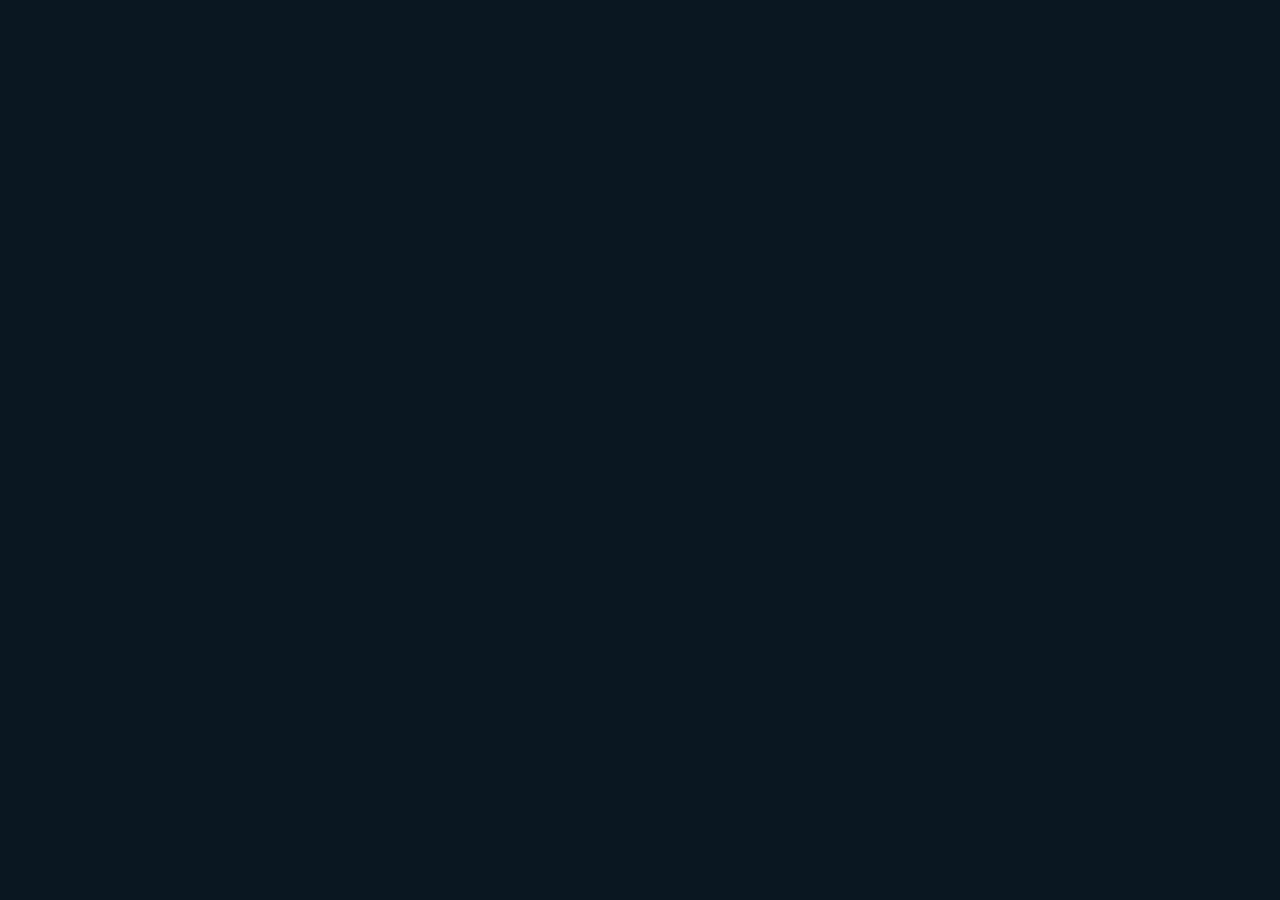
==== index.html @ 70602161 "create an index file" ====
<!DOCTYPE html>
<html lang="en">
<head>
  <meta charset="UTF-8">
  <title>Meine Reisedaten</title>
  <script src="https://d3js.org/d3.v7.min.js"></script>
  <style>
  body {
    margin: 0;
    background-color: #0A1721;
  }
  </style>
</head>
<body>
  <svg width="1425" height="805"></svg>
  <div id="tooltip" style=
  "position: absolute;
  text-align: left;
  width: auto;
  background: white;
  padding: 8px;
  border: 1px solid #aaa;
  border-radius: 4px;
  pointer-events: none;
  opacity: 0;
  font-family: sans-serif;
  font-size: 13px;">
  </div>
  <script src="script_csv.js?v=2"></script>
</body>
</html>
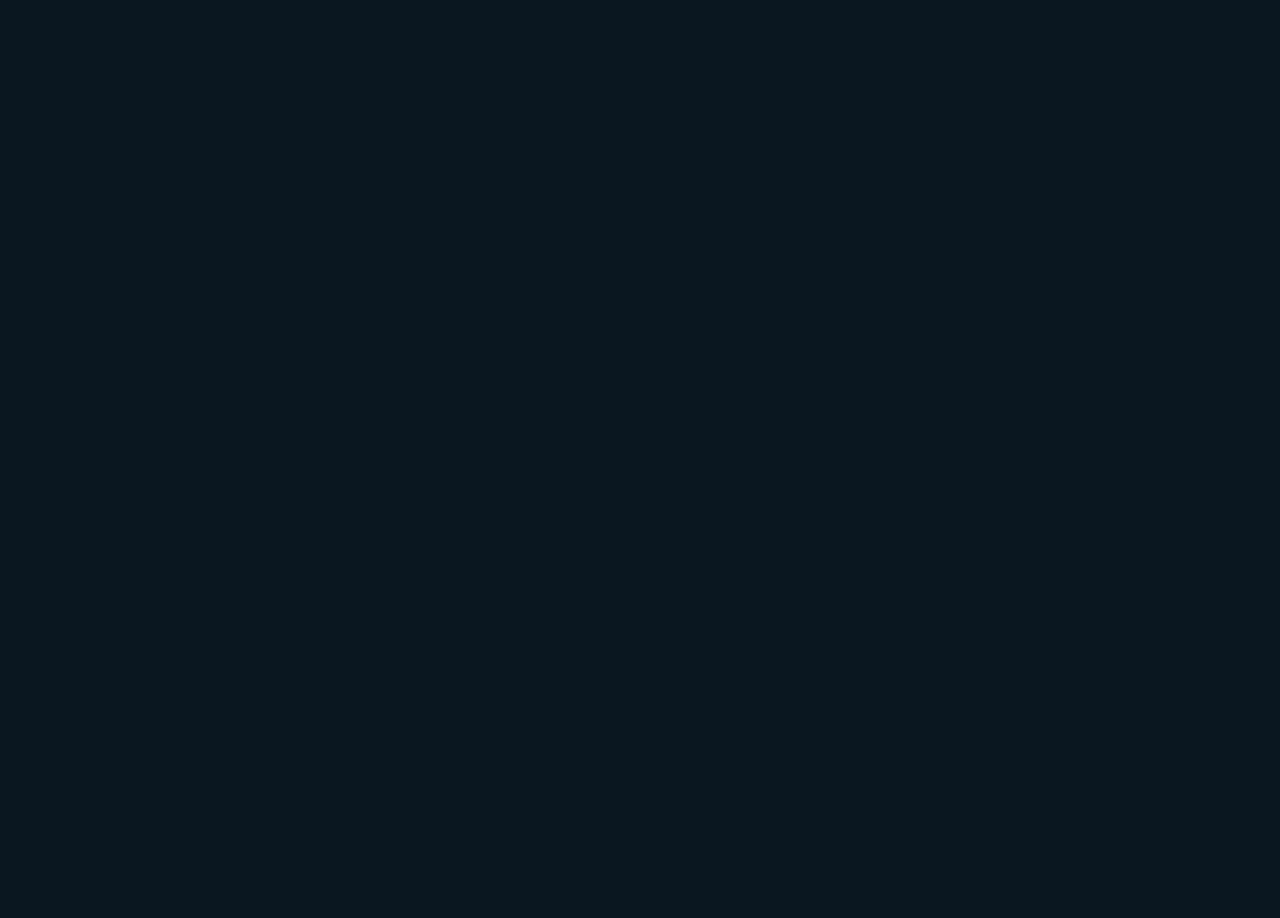
==== commit e8b148ed: "Bildschirmgrösse Bildschirmgrössenabhängiges Anzeigen der Webseite und neues Laden bei einem Resize " ====
--- a/index.html
+++ b/index.html
@@ -5,14 +5,22 @@
   <title>Meine Reisedaten</title>
   <script src="https://d3js.org/d3.v7.min.js"></script>
   <style>
-  body {
+  html, body {
     margin: 0;
+    padding: 0;
+    height: 100%;
     background-color: #0A1721;
+    overflow: hidden; /* verhindert Scrollen */
+  }
+  svg {
+    width: 100%;
+    height: 100%;
+    display: block;
   }
   </style>
 </head>
 <body>
-  <svg width="1425" height="805"></svg>
+  <svg id="map"></svg>
   <div id="tooltip" style=
   "position: absolute;
   text-align: left;
@@ -26,6 +34,6 @@
   font-family: sans-serif;
   font-size: 13px;">
   </div>
-  <script src="script_csv.js?v=2"></script>
+  <script src="script_csv.js"></script>
 </body>
 </html>
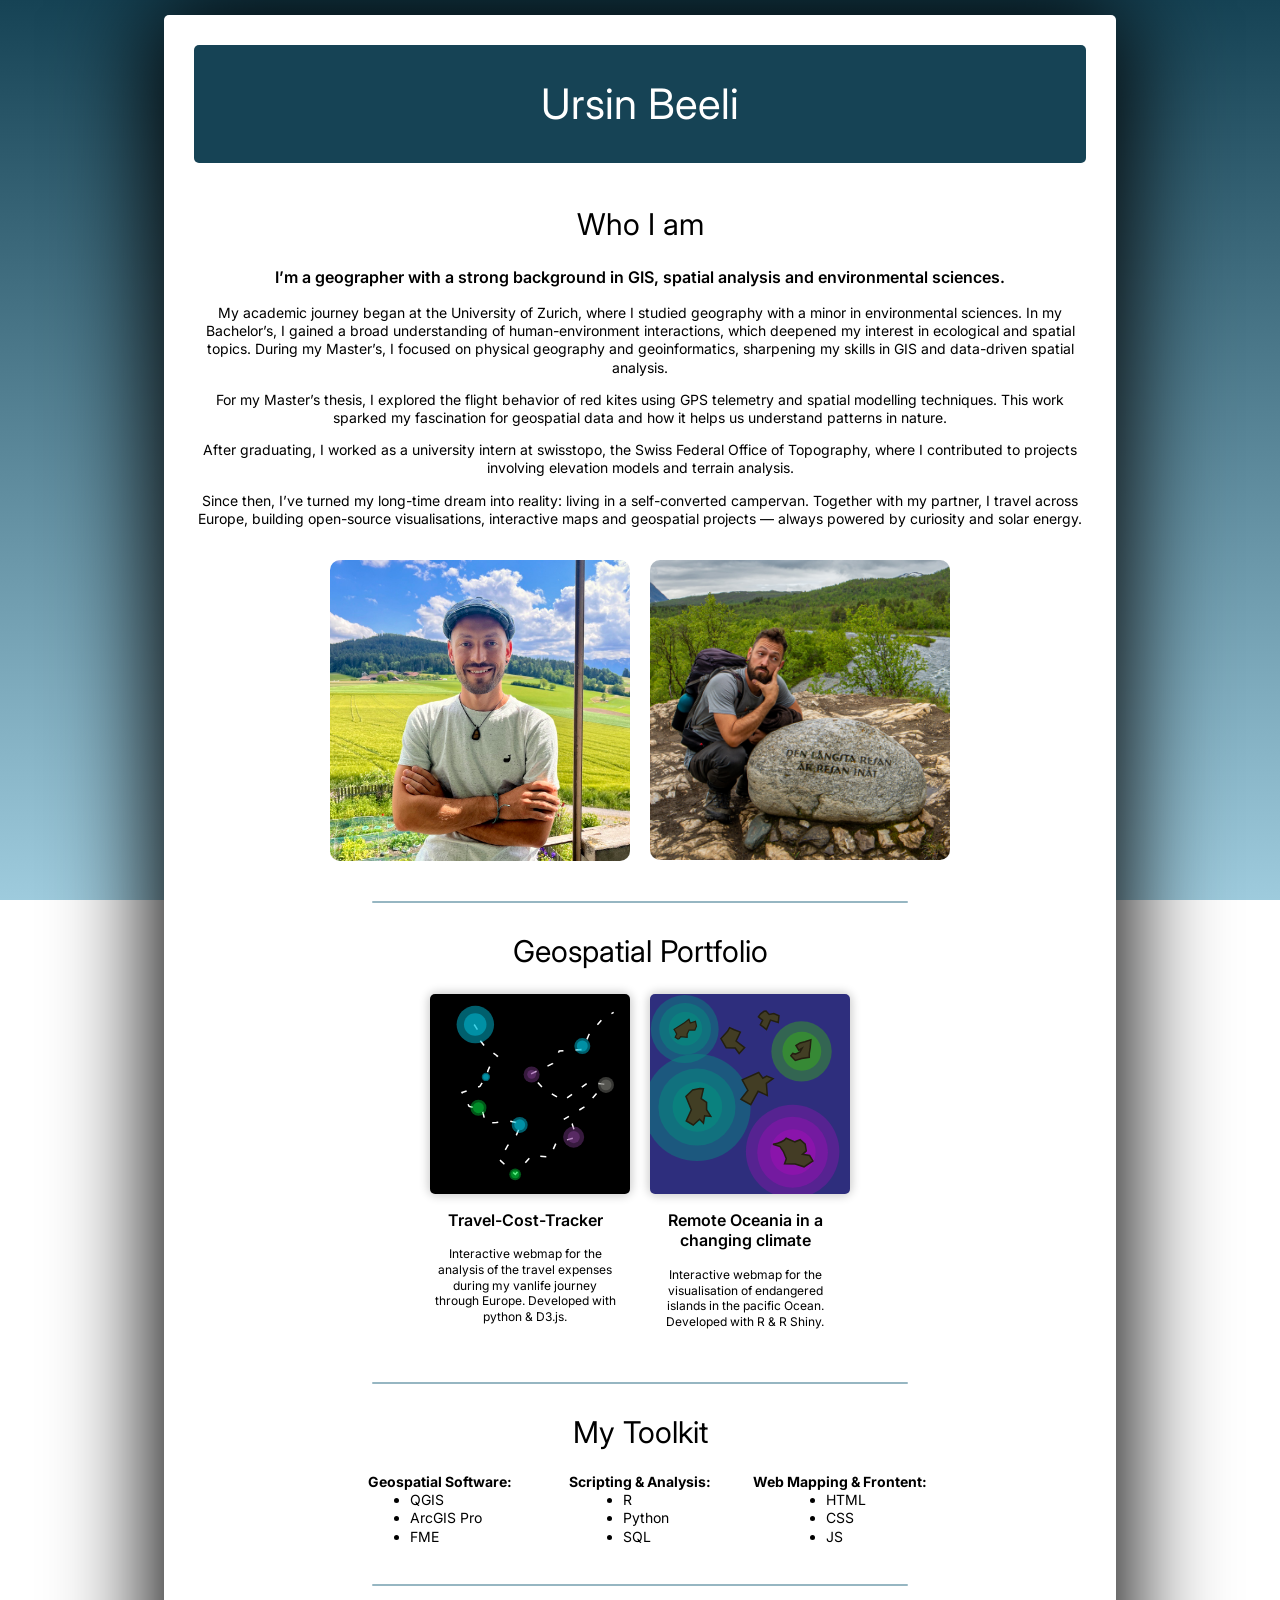
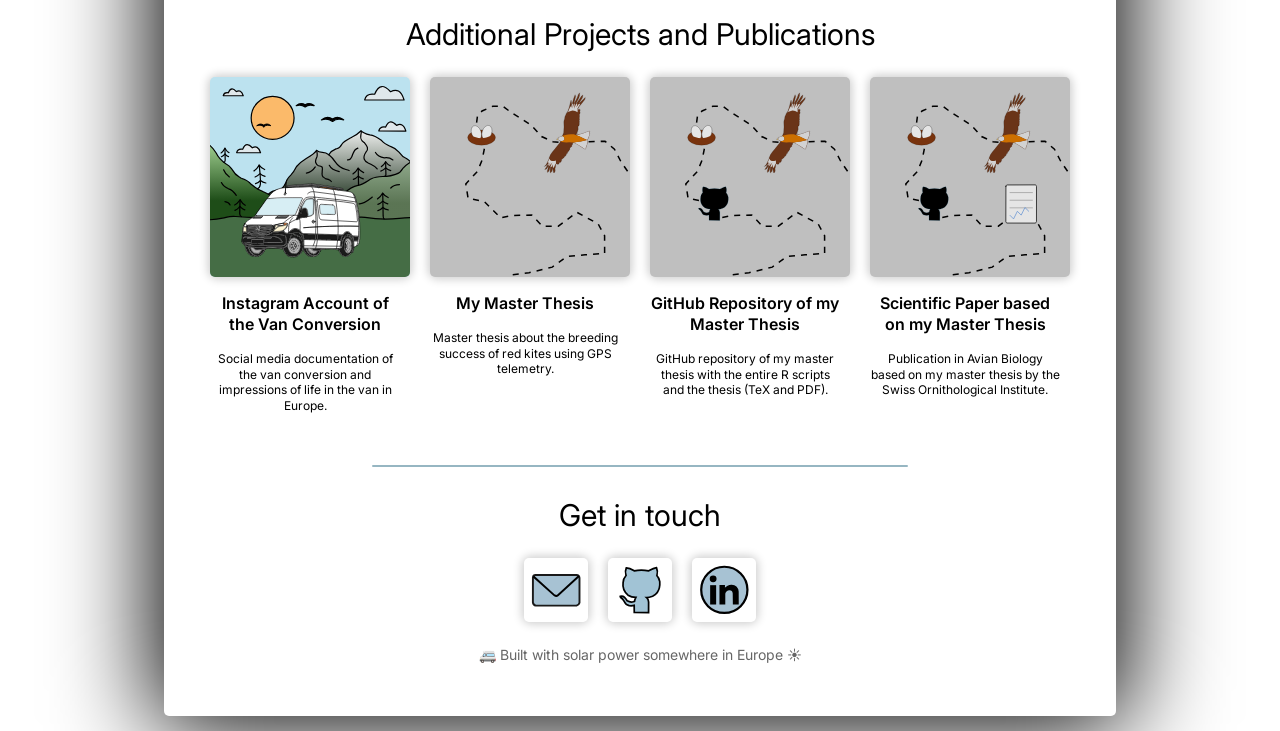
==== commit 2bce2c16: "Portfolio Page Launch Total new structure of GIS-Portfolio-Page" ====
--- a/index.html
+++ b/index.html
@@ -2,38 +2,209 @@
 <html lang="en">
 <head>
   <meta charset="UTF-8">
-  <title>Meine Reisedaten</title>
-  <script src="https://d3js.org/d3.v7.min.js"></script>
-  <style>
-  html, body {
-    margin: 0;
-    padding: 0;
-    height: 100%;
-    background-color: #0A1721;
-    overflow: hidden; /* verhindert Scrollen */
-  }
-  svg {
-    width: 100%;
-    height: 100%;
-    display: block;
-  }
-  </style>
+  <meta name="author" content="Ursin Beeli">
+  <meta name="description" content="Portfolio">
+  <meta name="viewport" content="width=device-width, initial-scale=1.0">
+  <meta http-equiv="X-UA-Compatible" content="ie=edge">
+  <title>Ursin Beeli – Portfolio</title>
+  <link rel="stylesheet" href="css/main.css" type="text/css">
+  <link href="https://fonts.googleapis.com/css2?family=Inter:wght@400;600;700&display=swap" rel="stylesheet">
 </head>
+
 <body>
-  <svg id="map"></svg>
-  <div id="tooltip" style=
-  "position: absolute;
-  text-align: left;
-  width: auto;
-  background: white;
-  padding: 8px;
-  border: 1px solid #aaa;
-  border-radius: 4px;
-  pointer-events: none;
-  opacity: 0;
-  font-family: sans-serif;
-  font-size: 13px;">
+  <div id="page_bg"></div>
+  <div id="content">
+    <header>
+      <a href="../index.html" class="link-header" style="text-decoration:none">
+        <h1>Ursin Beeli</h1>
+      </a>
+    </header>
+
+    <section>
+      <br>
+      <h2>Who I am</h2>
+      <h3>I’m a geographer with a strong background in GIS, spatial analysis and environmental sciences.</h3>
+      <p>My academic journey began at the University of Zurich, where I studied geography with a minor in environmental sciences. In my Bachelor’s, I gained a broad understanding of human-environment interactions, which deepened my interest in ecological and spatial topics. During my Master’s, I focused on physical geography and geoinformatics, sharpening my skills in GIS and data-driven spatial analysis.</p>
+      <p>For my Master’s thesis, I explored the flight behavior of red kites using GPS telemetry and spatial modelling techniques. This work sparked my fascination for geospatial data and how it helps us understand patterns in nature.</p>
+      <p>After graduating, I worked as a university intern at swisstopo, the Swiss Federal Office of Topography, where I contributed to projects involving elevation models and terrain analysis.</p>
+      <p>Since then, I’ve turned my long-time dream into reality: living in a self-converted campervan. Together with my partner, I travel across Europe, building open-source visualisations, interactive maps and geospatial projects — always powered by curiosity and solar energy.</p>
+      <p></p>
+      <br>
+      <ul class="grid-list">
+        <li id=photo-1 class="grid-item">
+          <a><img src="photos/ursin.jpeg" alt="Ursin Beeli" class="photo"></a>
+        </li>
+        <li id=photo-2 class="grid-item">
+          <a><img src="photos/ursin2.jpg" alt="Van" class="photo"></a>
+        </li>
+      </ul>
+    </section>
+
+    <div class="inter-section-line"></div>
+    
+    <section>
+      <h2>Geospatial Portfolio</h2>
+      <ul class="grid-list">
+        <li id=gis-project-1 class="grid-item">
+          <a href="travelCostTracker/index.html" class="link-project" target="_blank">
+            <div class="gis-project">
+              <img src="photos/travelcosts.svg" alt="TravelCosts" class="project-image">
+            </div>
+          </a>
+          <div class="gis-project-label">
+            <h3>Travel-Cost-Tracker</h3>
+            <p>Interactive webmap for the analysis of the travel expenses during my vanlife journey through Europe. Developed with python & D3.js.</p>
+          </div>
+        </li>
+        <li id=gis-project-2 class="grid-item">
+          <a href="remoteOceania/index.html" class="link-project">
+            <div class="gis-project">
+              <img src="photos/remoteoceania.svg" alt="TravelCosts" class="project-image">
+            </div>
+          </a>
+          <div class="gis-project-label">
+            <h3>Remote Oceania in a changing climate</h3>
+            <p>Interactive webmap for the visualisation of endangered islands in the pacific Ocean. Developed with R & R Shiny.</p>
+          </div>
+        </li>
+        <!-- THIRD PROJECT!!!
+        <li id=gis-project-3 class="grid-item">
+          <a href="meteoMap/index.html" class="link-project" target="_blank">
+            <div class="gis-project">
+              <img src="photos/meteomap.svg" alt="TravelCosts" class="project-image">
+            </div>
+          </a>
+          <div class="gis-project-label">
+            <h3>Meteo Map</h3>
+            <p>Live weather data from Open Meteo API on Leaflet. Minimal & open source.</p>
+          </div>
+        </li>
+        -->
+      </ul>
+    </section>
+
+    <div class="inter-section-line"></div>
+
+    <section>
+      <h2>My Toolkit</h2>
+      <ul class="grid-list">
+        <li id=skill-1 class="grid-item">
+          <div class="skill">
+            <div><strong>Geospatial Software:</strong></div>
+            <ul class="skill-list">
+              <li class="skill-item">QGIS</li>
+              <li class="skill-item">ArcGIS Pro</li>
+              <li class="skill-item">FME</li>
+            </ul>
+          </div>
+        </li>
+        <li id=skill-2 class="grid-item">
+          <div class="skill">
+            <div><strong>Scripting & Analysis:</strong></div>
+            <ul class="skill-list">
+              <li class="skill-item">R</li>
+              <li class="skill-item">Python</li>
+              <li class="skill-item">SQL</li>
+            </ul>
+          </div>
+        </li>
+        <li id=skill-3 class="grid-item">
+          <div class="skill">
+            <div><strong>Web Mapping & Frontent:</strong></div>
+            <ul class="skill-list">
+              <li class="skill-item">HTML</li>
+              <li class="skill-item">CSS</li>
+              <li class="skill-item">JS</li>
+            </ul>
+          </div>
+        </li>
+      </ul>
+    </section>
+
+    <div class="inter-section-line"></div>
+
+    <section>
+    <h2>Additional Projects and Publications</h2>
+    <ul class="grid-list">
+      <li id=side-project-1 class="grid-item">
+        <a href="https://www.instagram.com/laschli_the_van" class="link-project" target="_blank">
+          <div class="side-project">
+            <img src="photos/van.svg" alt="Van" class="project-image">
+          </div>
+        </a>
+        <div class="side-project-label">
+          <h3>Instagram Account of the Van Conversion</h3>
+          <p>Social media documentation of the van conversion and impressions of life in the van in Europe.</p>
+        </div>
+      </li>
+      <li id=side-project-2 class="grid-item">
+        <a href="https://lean-gate.geo.uzh.ch/typo3conf/ext/qfq/Classes/Api/download.php/mastersThesis/976" class="link-project" target="_blank">
+          <div class="side-project">
+            <img src="photos/rotmilanThesis.svg" alt="Master Thesis" class="project-image">
+          </div>
+        </a>
+        <div class="side-project-label">
+          <h3>My Master Thesis</h3>
+          <p>Master thesis about the breeding success of red kites using GPS telemetry.</p>
+        </div>
+      </li>
+      <li id=side-project-3 class="grid-item">
+        <a href="https://github.com/ursinbeeli/Breeding_Success_of_Red_Kites_Msc_Thesis" class="link-project" target="_blank">
+          <div class="side-project">
+            <img src="photos/rotmilanGithub.svg" alt="Master Thesis Github Repository" class="project-image">
+          </div>
+        </a>
+        <div class="side-project-label">
+          <h3>GitHub Repository of my Master Thesis</h3>
+          <p>GitHub repository of my master thesis with the entire R scripts and the thesis (TeX and PDF).</p>
+        </div>
+      </li>
+      <li id=side-project-4 class="grid-item">
+        <a href="https://doi.org/10.1111/jav.03246" class="link-project" target="_blank">
+          <div class="side-project">
+            <img src="photos/rotmilanPaper.svg" alt="Scientific Paper based on Master Thesis" class="project-image">
+          </div>
+        </a>
+        <div class="side-project-label">
+          <h3>Scientific Paper based on my Master Thesis</h3>
+          <p>Publication in Avian Biology based on my master thesis by the Swiss Ornithological Institute.</p>
+        </div>
+      </li>
+    </ul>
+    </section>
+      
+    <div class="inter-section-line"></div>
+
+    <section>
+      <h2>Get in touch</h2>
+      <ul class="grid-list">
+        <li id=contact-1 class="grid-item">
+          <a href="mailto:ursin@asdfg.ch" class="link-project">
+            <div class="contact">
+              <img src="photos/mail.svg" alt="Mail" class="contact-image">
+            </div>
+          </a>
+        </li>
+        <li id=contact-2 class="grid-item">
+          <a href="https://github.com/ursinbeeli" class="link-project" target="_blank">
+            <div class="contact">
+              <img src="photos/github.svg" alt="GitHub" class="contact-image">
+            </div>
+          </a>
+        </li>
+        <li id=contact-3 class="grid-item">
+          <a href="https://linkedin.com/in/ursinbeeli" class="link-project" target="_blank">
+            <div class="contact">
+              <img src="photos/linkedin.svg" alt="linkedin" class="contact-image">
+            </div>
+          </a>
+        </li>
+      </ul>
+    </section>
+
+    <footer>
+      <p>🚐 Built with solar power somewhere in Europe ☀️</p>
+    </footer>
   </div>
-  <script src="script_csv.js"></script>
 </body>
 </html>
--- a/css/main.css
+++ b/css/main.css
@@ -0,0 +1,263 @@
+:root {
+  /* Basisgrößen – bei Viewport zwischen 320px bis 1280px */
+  --fs-h1: clamp(2.8rem, 4vw, 4.2rem);
+  --fs-h2: clamp(2.0rem, 3vw, 3.0rem);
+  --fs-h3: clamp(1.2rem, 1.3vw, 1.6rem);
+  --fs-body: clamp(1.2rem, 1.3vw, 1.4rem);
+  --fs-small: clamp(0.8rem, 1.0vw, 1.2rem);
+  --fs-caption: clamp(0.6rem, 0.8vw, 1.0rem);
+}
+
+html {
+  font-size: 62.5%; /* 1rem = 10px */
+}
+
+body {
+	font-family: 'Inter', 'Segoe UI', 'Roboto', '-apple-system', sans-serif;
+  font-size: var(--fs-body);
+  line-height: 1.3;
+  margin: 0;
+  padding: 0.5rem;
+  word-break: normal;
+}
+
+h1 {
+  font-size: var(--fs-h1);
+  line-height: 1;
+  font-weight: normal;
+}
+
+h2 {
+  font-size: var(--fs-h2);
+  line-height: 1.2;
+  font-weight: normal;
+}
+
+h3 {
+  font-size: var(--fs-h3);
+  font-weight: 600;
+}
+
+p {
+  margin-bottom: 1.2rem;
+}
+
+small {
+  font-size: var(--fs-small);
+}
+
+.caption {
+  font-size: var(--fs-caption);
+  color: #999;
+  text-transform: uppercase;
+  letter-spacing: 0.05rem;
+}
+
+#page_bg {
+    position: fixed;
+    z-index: -1;
+    background-image: linear-gradient(to bottom, #164355, #9ecbdd);
+    filter: blur(0.5px);
+    width:100%;
+    height:100%;
+    left: 0;
+    top: 0;
+}
+
+#content {
+  box-sizing: border-box;
+	display: center;
+  position: relative;
+  z-index: 1;
+  top: 1rem;
+  margin-bottom: 2rem;
+	margin-left: auto;
+	margin-right: auto;
+  width: clamp(75%, 75rem, 90%);
+	min-height: 90rem;
+  background-color: #ffffff;
+  box-shadow: 0rem 0rem 10rem 1rem rgba(0,0,0,1);
+  border-radius: 0.5rem;
+  padding: 3rem;
+}
+
+header, section {
+  text-align: center;
+}
+
+header {
+  box-sizing: border-box;
+  padding: 1rem;
+  width: 100%;
+  border-radius: 0.5rem;
+  text-align: center;
+  background: #164355;
+  color: white;
+}
+
+.inter-section-line {
+  height: 0.2rem;
+  width: 60%;
+  margin: 3rem auto;
+  margin-top: 4rem;
+  border-radius: 1rem;
+  /*background: #9ecbdd;*/
+  background: rgba(81, 134, 154, 0.6);
+  border: none;
+}
+
+footer {
+  text-align: center;
+  color: #666666;
+  padding: 1rem;
+}
+
+.link {
+	color: #164355;
+	font-style: normal;
+}
+
+.link:hover {
+	color: #9ecbdd;
+	font-style: normal;
+}
+
+.link-header {
+	color: #ffffff;
+	font-style: normal;
+  text-decoration: none;
+}
+
+.link-header-project {
+	color: #ffffff;
+	font-style: normal;
+  text-align: left;
+  text-decoration: none;
+}
+
+.link-project {
+  color: #000000;
+	font-style: normal;
+  text-decoration: none;
+}
+
+ul {
+	list-style-type: none;
+}
+
+.grid-list {
+  box-sizing: border-box;
+  display: flex;
+  flex-wrap: wrap;
+  justify-content: center;
+  gap: 2rem;
+  padding: 0;
+  margin: 0 auto;
+}
+
+.grid-item {
+  flex: 0 0 auto;
+}
+
+.photo, .gis-project, .skill, .side-project, .contact{
+  box-sizing: border-box;
+  display: flex;
+  flex-direction: column;
+  align-items: center; /* horizontal */
+  justify-content: center; /* vertikal */
+  text-align: center; 
+  margin: 0 auto;
+}
+
+.photo {
+  width: clamp(20rem, 30vw, 30rem);
+  border-radius: 1rem;
+}
+
+.gis-project {
+  height: clamp(17rem, 20vw, 20rem);
+  width: clamp(17rem, 20vw, 20rem);
+  background-color: #ffffff;
+  border-radius: 0.7rem;
+  box-shadow: 0rem 0rem 1rem 0.2rem rgba(0,0,0,.2);
+  transition: transform 0.2s ease, box-shadow 0.3s ease;
+}
+
+.gis-project:hover {
+  transform: scale(1.02);
+  box-shadow: 0rem 0rem 1rem 0.8rem rgba(0,0,0,.2);
+}
+
+.gis-project-label {
+  font-size: clamp(1.0rem, 1.1vw, 1.2rem);
+  text-align: center;
+  width: clamp(16rem, 19vw, 19rem);
+}
+
+.skill {
+  height: clamp(6rem, 6vw, 7rem);
+  width: clamp(16rem, 17vw, 18rem);
+  background-color: #ffffff;
+  /*border: 2px solid;
+  border-color: rgba(81, 134, 154, 0.6);
+  border-radius: 0.7rem;*/
+}
+
+.skill-list {
+  list-style-type: disc;
+  padding-left: 1.2rem;
+  margin: 0;
+}
+
+.skill-item {
+  text-align: left;
+  margin: 0;
+  padding: 0;
+}
+
+.side-project {
+  height: clamp(17rem, 20vw, 20rem);
+  width: clamp(17rem, 20vw, 20rem);
+  /*background-color: #ffffff;
+  border: 2px solid;
+  border-color: rgba(81, 134, 154, 0.6);*/
+  border-radius: 0.7rem;
+  box-shadow: 0rem 0rem 1rem 0.2rem rgba(0,0,0,.2);
+  transition: transform 0.2s ease, box-shadow 0.3s ease;
+}
+
+.side-project:hover {
+  transform: scale(1.02);
+  box-shadow: 0rem 0rem 1rem 0.8rem rgba(0,0,0,.2);
+}
+
+.project-image {
+  height: 100%;
+  width: 100%;
+  border-radius: 0.5rem;
+}
+
+.side-project-label {
+  font-size: clamp(1.0rem, 1.1vw, 1.2rem);
+  text-align: center;
+  width: clamp(16rem, 19vw, 19rem);
+}
+
+.contact {
+  height: clamp(4rem, 5vw, 7rem);
+  width: clamp(4rem, 5vw, 7rem);
+  background-color: #ffffff;
+  border-radius: 0.7rem;
+  box-shadow: 0rem 0rem 1rem 0.2rem rgba(0,0,0,.2);
+  transition: transform 0.2s ease, box-shadow 0.3s ease;
+}
+
+.contact:hover {
+  transform: scale(1.02);
+  box-shadow: 0rem 0rem 1rem 0.8rem rgba(0,0,0,.2);
+}
+
+.contact-image {
+  height: 100%;
+  border-radius: 0.5rem;
+}
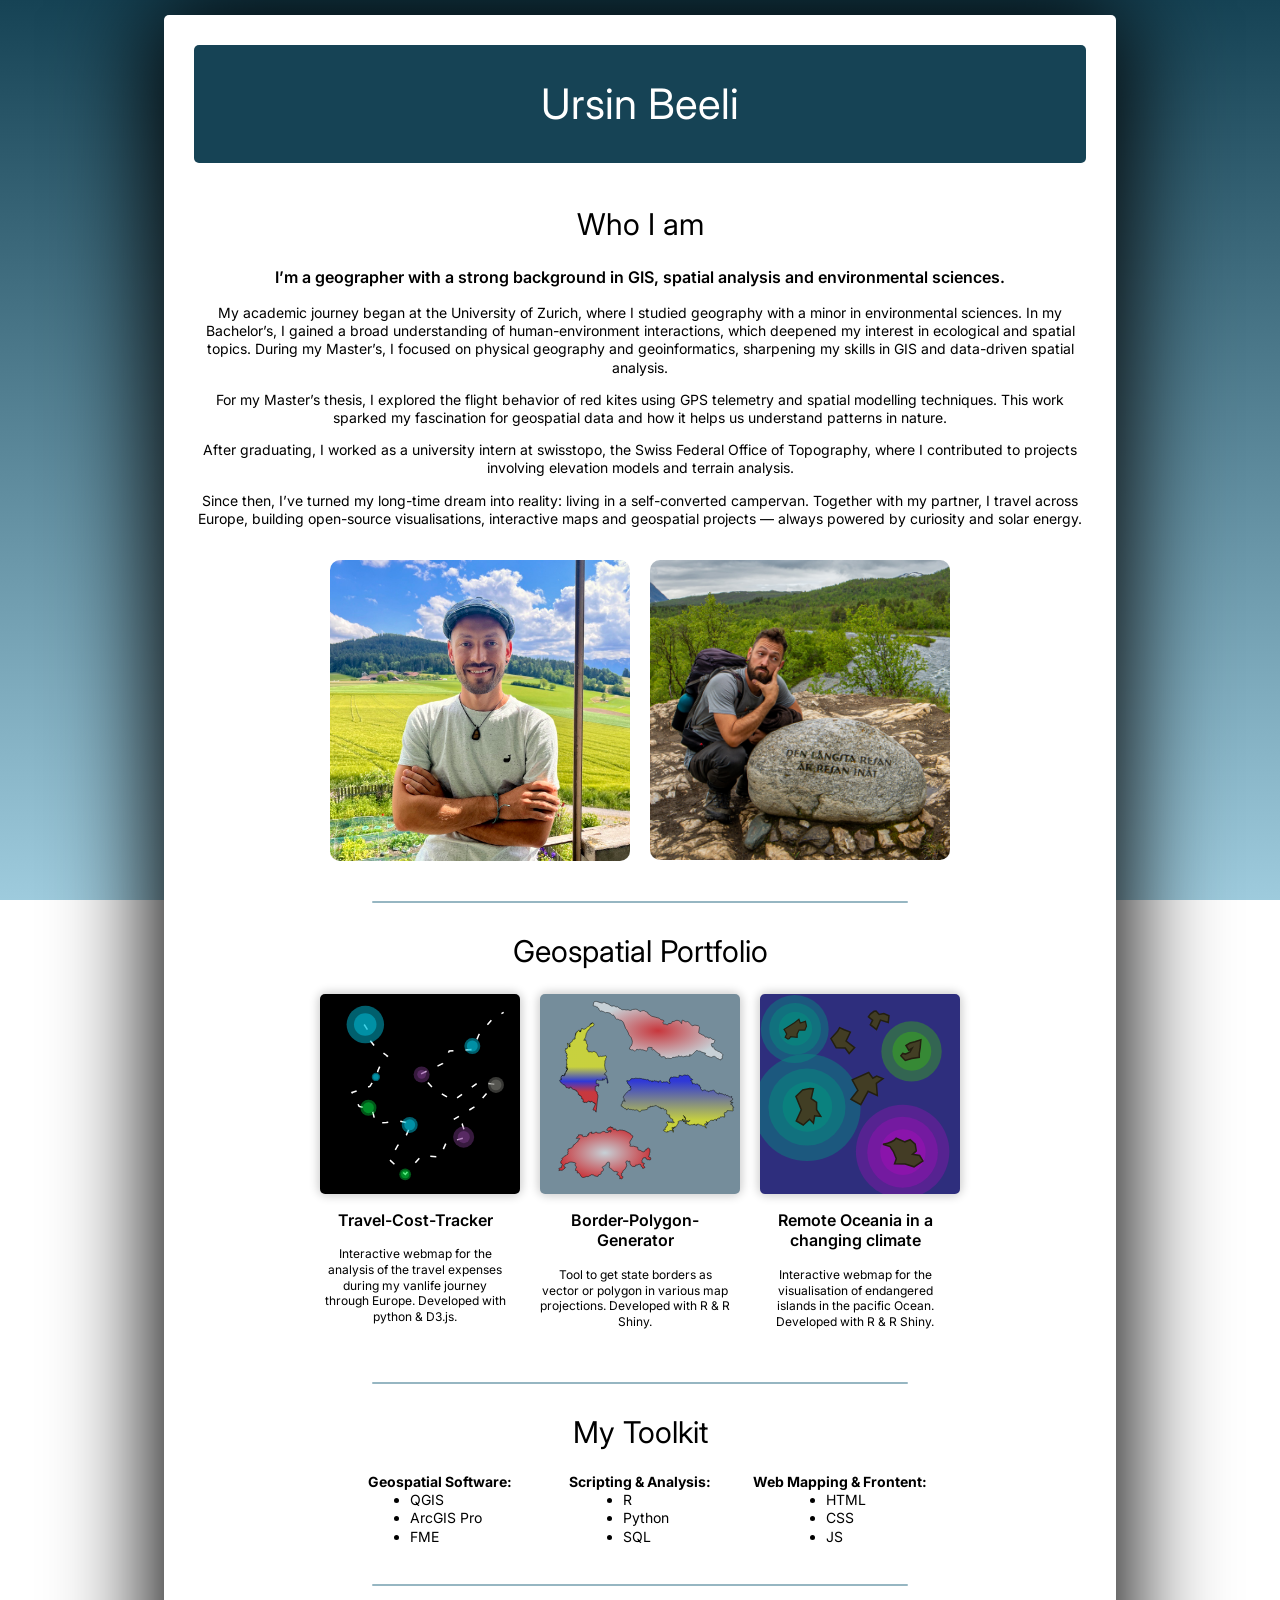
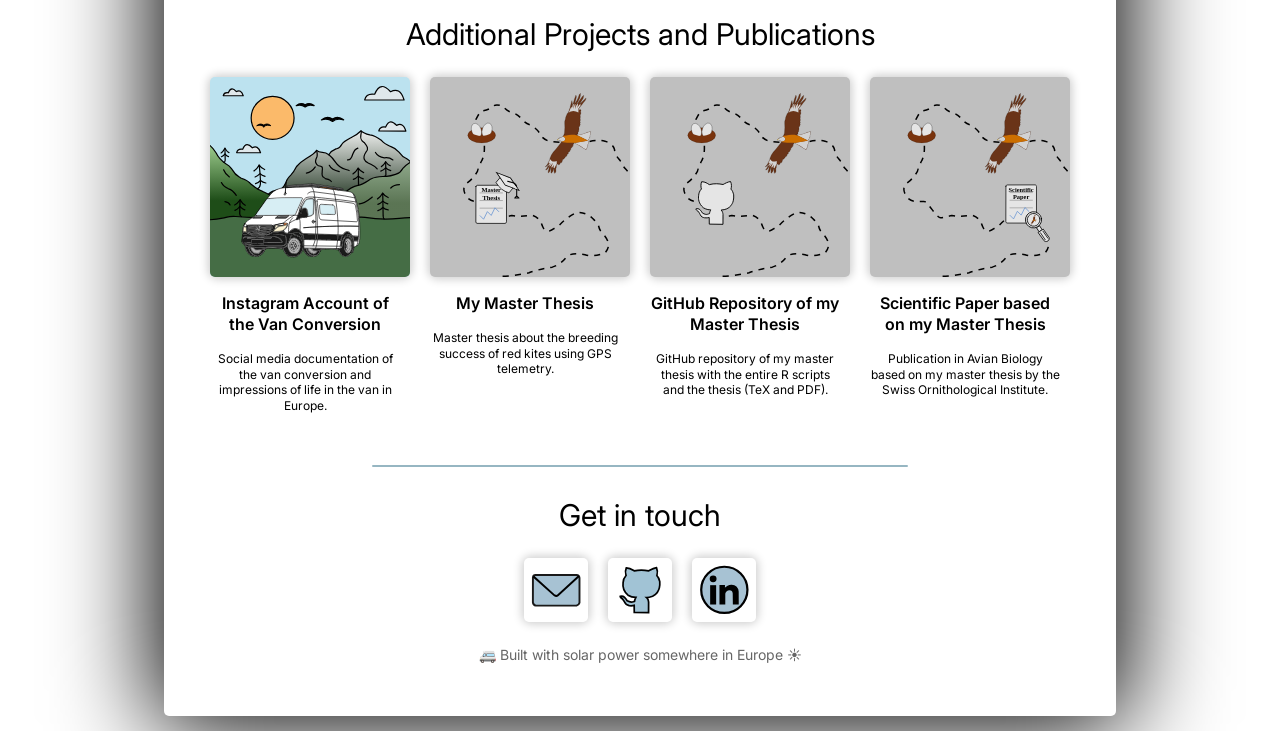
==== commit af6251aa: "New Folder Structure New folder structure and additional GIS project" ====
--- a/index.html
+++ b/index.html
@@ -46,7 +46,7 @@
       <h2>Geospatial Portfolio</h2>
       <ul class="grid-list">
         <li id=gis-project-1 class="grid-item">
-          <a href="travelCostTracker/index.html" class="link-project" target="_blank">
+          <a href="gisProjects/travelCostTracker/index.html" class="link-project" target="_blank">
             <div class="gis-project">
               <img src="photos/travelcosts.svg" alt="TravelCosts" class="project-image">
             </div>
@@ -56,8 +56,19 @@
             <p>Interactive webmap for the analysis of the travel expenses during my vanlife journey through Europe. Developed with python & D3.js.</p>
           </div>
         </li>
-        <li id=gis-project-2 class="grid-item">
-          <a href="remoteOceania/index.html" class="link-project">
+         <li id=gis-project-2 class="grid-item">
+          <a href="gisProjects/grenzTool/index.html" class="link-project">
+            <div class="gis-project">
+              <img src="photos/grenzTool.svg" alt="TravelCosts" class="project-image">
+            </div>
+          </a>
+          <div class="gis-project-label">
+            <h3>Border-Polygon-Generator</h3>
+            <p>Tool to get state borders as vector or polygon in various map projections. Developed with R & R Shiny.</p>
+          </div>
+        </li>
+        <li id=gis-project-3 class="grid-item">
+          <a href="gisProjects/remoteOceania/index.html" class="link-project">
             <div class="gis-project">
               <img src="photos/remoteoceania.svg" alt="TravelCosts" class="project-image">
             </div>
@@ -67,19 +78,6 @@
             <p>Interactive webmap for the visualisation of endangered islands in the pacific Ocean. Developed with R & R Shiny.</p>
           </div>
         </li>
-        <!-- THIRD PROJECT!!!
-        <li id=gis-project-3 class="grid-item">
-          <a href="meteoMap/index.html" class="link-project" target="_blank">
-            <div class="gis-project">
-              <img src="photos/meteomap.svg" alt="TravelCosts" class="project-image">
-            </div>
-          </a>
-          <div class="gis-project-label">
-            <h3>Meteo Map</h3>
-            <p>Live weather data from Open Meteo API on Leaflet. Minimal & open source.</p>
-          </div>
-        </li>
-        -->
       </ul>
     </section>
 
--- a/css/main.css
+++ b/css/main.css
@@ -170,7 +170,7 @@
 }
 
 .photo {
-  width: clamp(20rem, 30vw, 30rem);
+  width: clamp(17rem, 30vw, 30rem);
   border-radius: 1rem;
 }
 
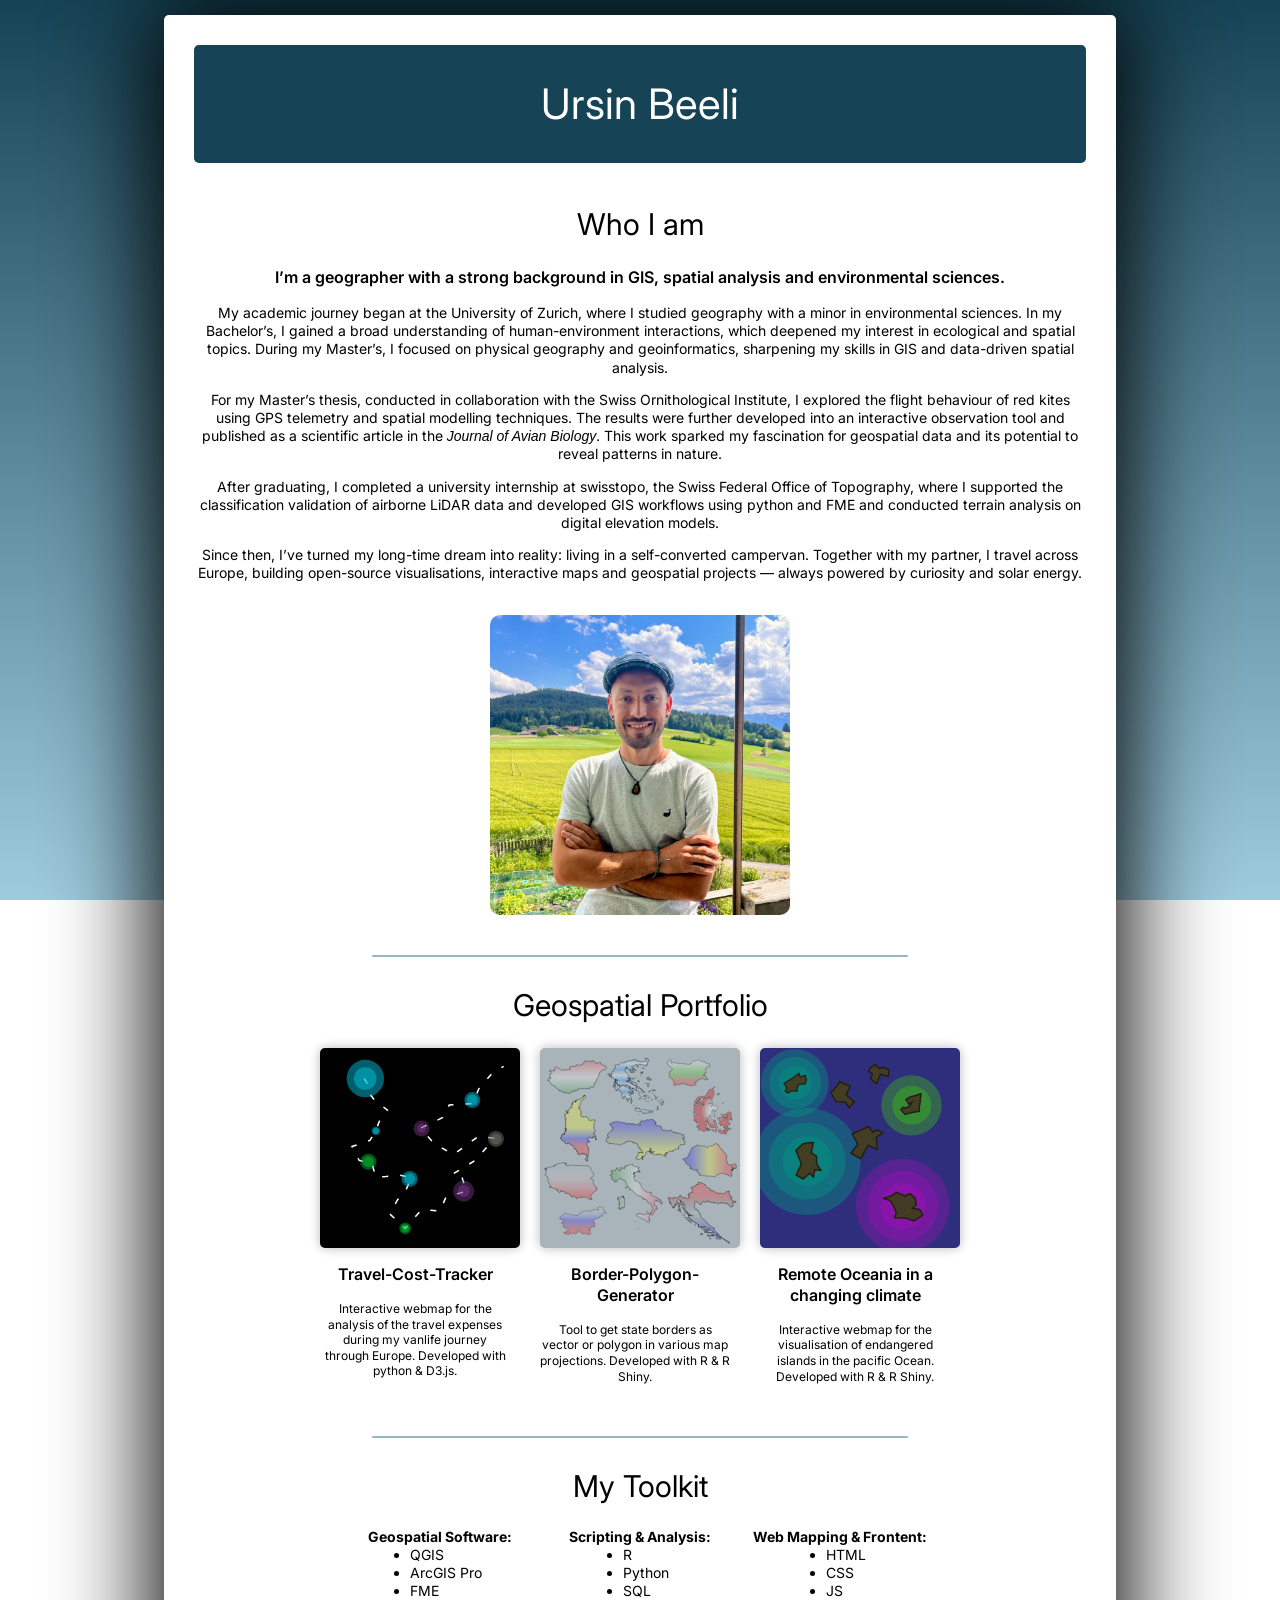
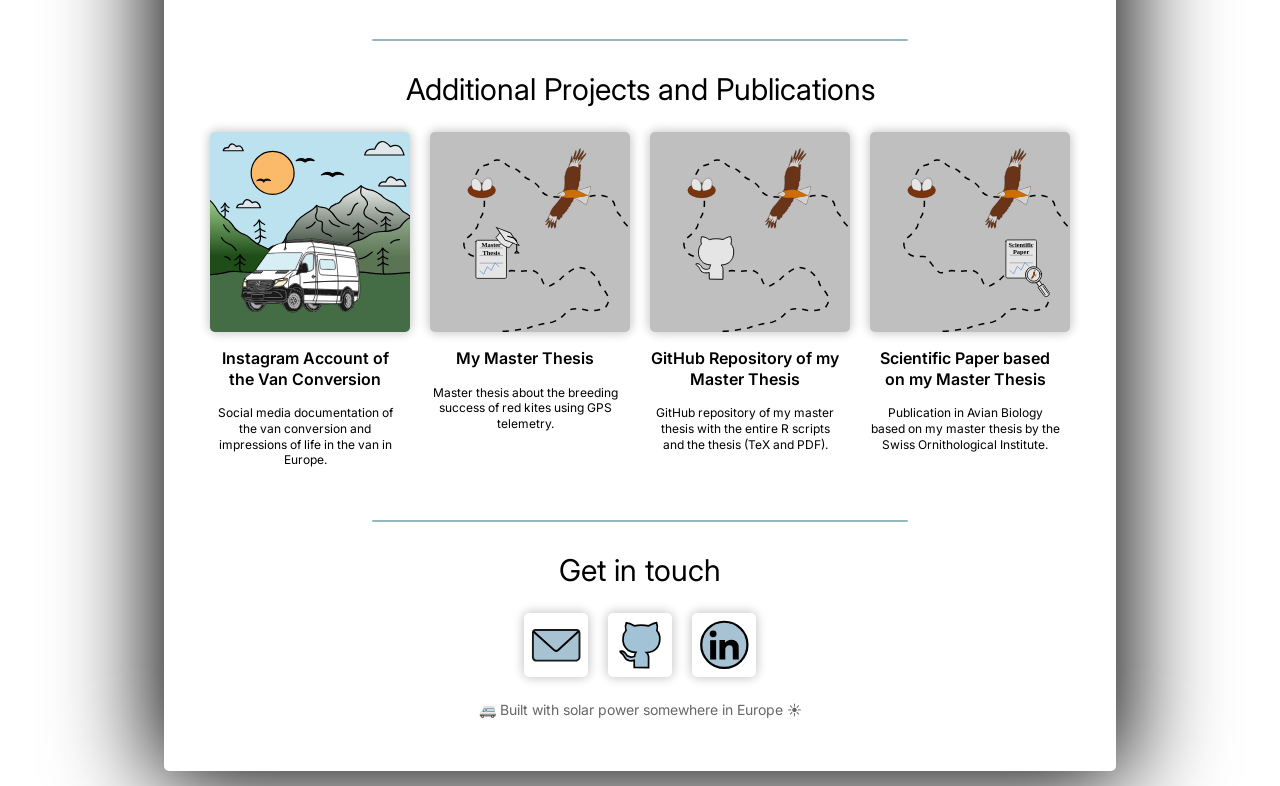
==== commit 876b3e82: "Update index.html Updated section "Who I am"" ====
--- a/index.html
+++ b/index.html
@@ -25,17 +25,14 @@
       <h2>Who I am</h2>
       <h3>I’m a geographer with a strong background in GIS, spatial analysis and environmental sciences.</h3>
       <p>My academic journey began at the University of Zurich, where I studied geography with a minor in environmental sciences. In my Bachelor’s, I gained a broad understanding of human-environment interactions, which deepened my interest in ecological and spatial topics. During my Master’s, I focused on physical geography and geoinformatics, sharpening my skills in GIS and data-driven spatial analysis.</p>
-      <p>For my Master’s thesis, I explored the flight behavior of red kites using GPS telemetry and spatial modelling techniques. This work sparked my fascination for geospatial data and how it helps us understand patterns in nature.</p>
-      <p>After graduating, I worked as a university intern at swisstopo, the Swiss Federal Office of Topography, where I contributed to projects involving elevation models and terrain analysis.</p>
+      <p>For my Master’s thesis, conducted in collaboration with the Swiss Ornithological Institute, I explored the flight behaviour of red kites using GPS telemetry and spatial modelling techniques. The results were further developed into an interactive observation tool and published as a scientific article in the <em>Journal of Avian Biology</em>. This work sparked my fascination for geospatial data and its potential to reveal patterns in nature.</p>
+      <p>After graduating, I completed a university internship at swisstopo, the Swiss Federal Office of Topography, where I supported the classification validation of airborne LiDAR data and developed GIS workflows using python and FME and conducted terrain analysis on digital elevation models.</p>
       <p>Since then, I’ve turned my long-time dream into reality: living in a self-converted campervan. Together with my partner, I travel across Europe, building open-source visualisations, interactive maps and geospatial projects — always powered by curiosity and solar energy.</p>
       <p></p>
       <br>
       <ul class="grid-list">
         <li id=photo-1 class="grid-item">
           <a><img src="photos/ursin.jpeg" alt="Ursin Beeli" class="photo"></a>
-        </li>
-        <li id=photo-2 class="grid-item">
-          <a><img src="photos/ursin2.jpg" alt="Van" class="photo"></a>
         </li>
       </ul>
     </section>
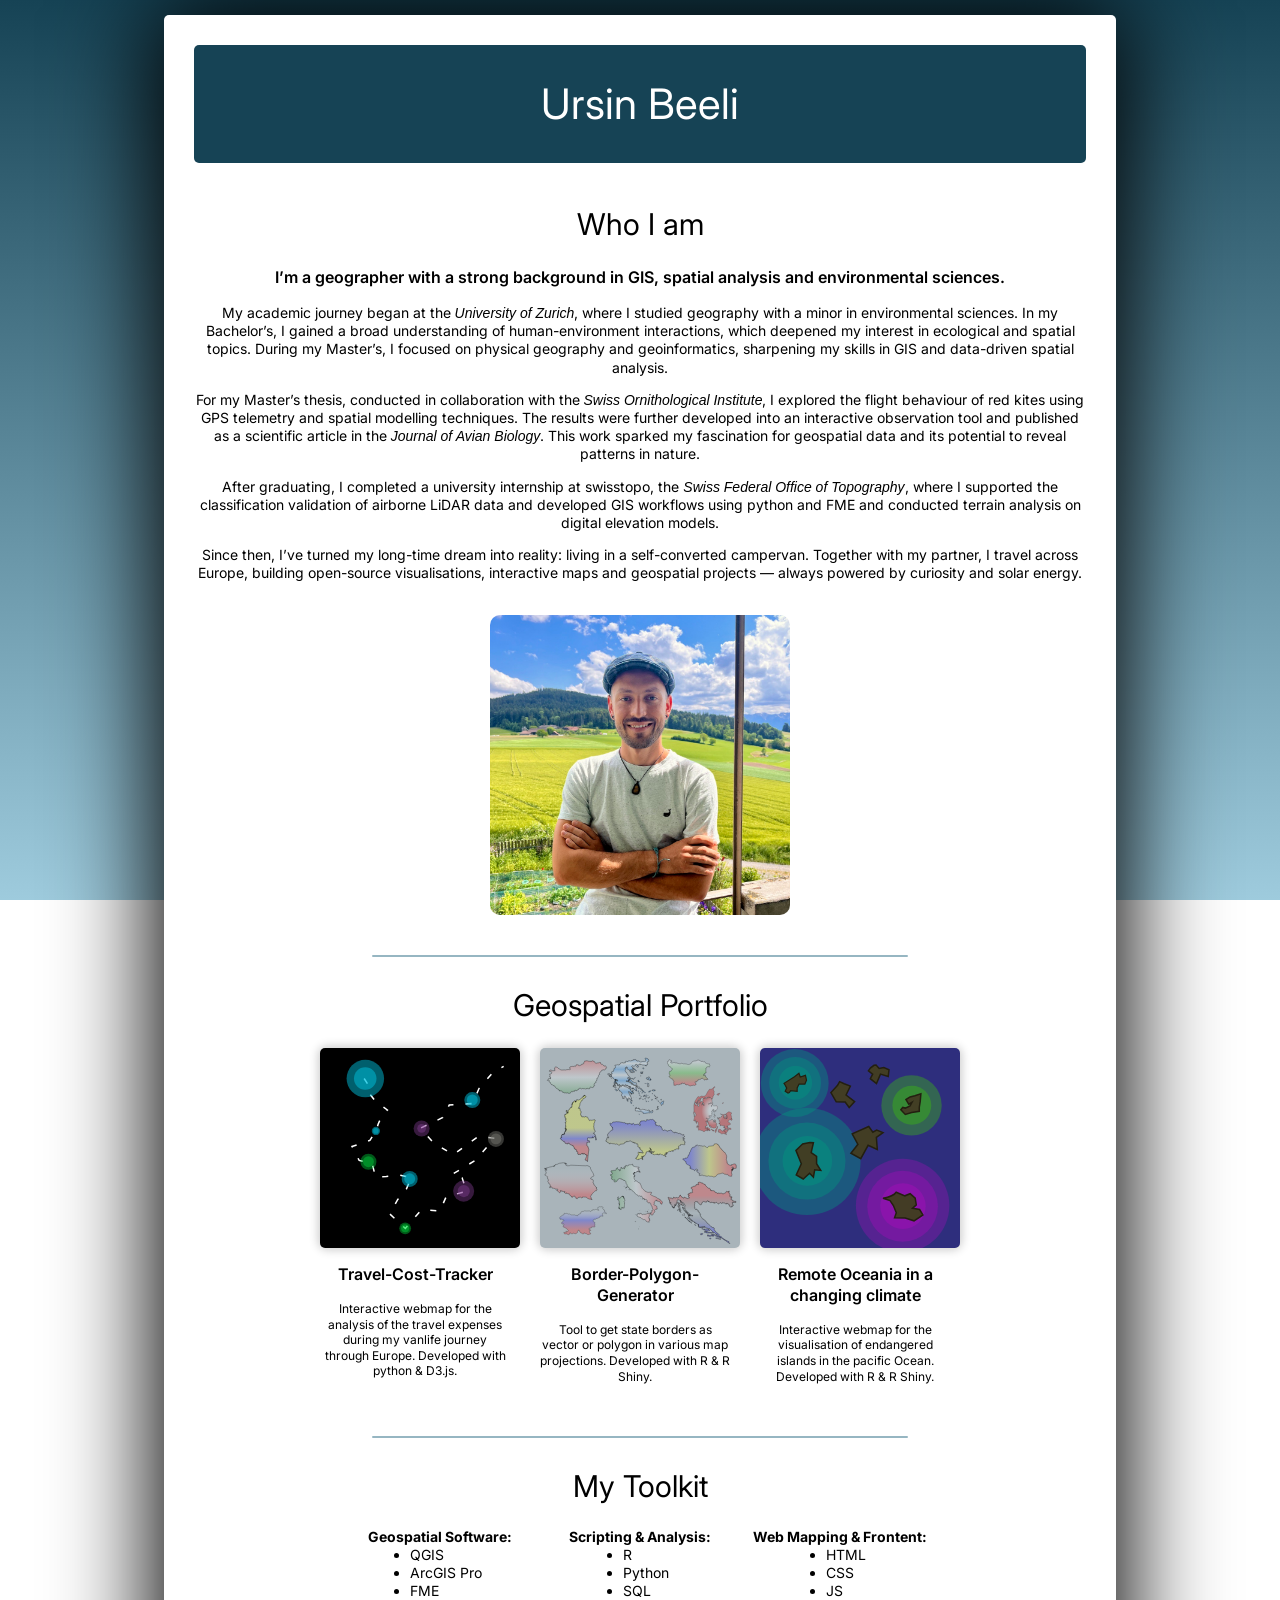
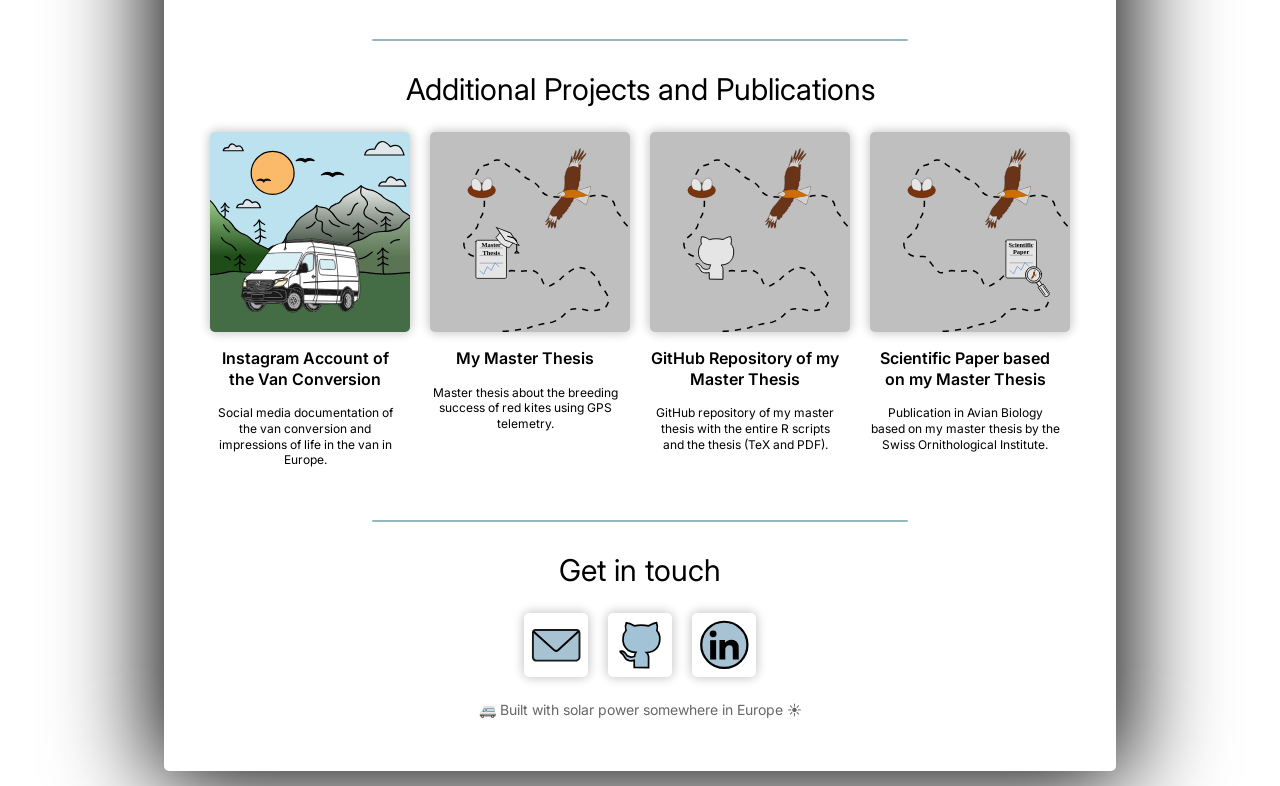
==== commit e13adbdf: "Update index.html" ====
--- a/index.html
+++ b/index.html
@@ -24,9 +24,9 @@
       <br>
       <h2>Who I am</h2>
       <h3>I’m a geographer with a strong background in GIS, spatial analysis and environmental sciences.</h3>
-      <p>My academic journey began at the University of Zurich, where I studied geography with a minor in environmental sciences. In my Bachelor’s, I gained a broad understanding of human-environment interactions, which deepened my interest in ecological and spatial topics. During my Master’s, I focused on physical geography and geoinformatics, sharpening my skills in GIS and data-driven spatial analysis.</p>
-      <p>For my Master’s thesis, conducted in collaboration with the Swiss Ornithological Institute, I explored the flight behaviour of red kites using GPS telemetry and spatial modelling techniques. The results were further developed into an interactive observation tool and published as a scientific article in the <em>Journal of Avian Biology</em>. This work sparked my fascination for geospatial data and its potential to reveal patterns in nature.</p>
-      <p>After graduating, I completed a university internship at swisstopo, the Swiss Federal Office of Topography, where I supported the classification validation of airborne LiDAR data and developed GIS workflows using python and FME and conducted terrain analysis on digital elevation models.</p>
+      <p>My academic journey began at the <em>University of Zurich</em>, where I studied geography with a minor in environmental sciences. In my Bachelor’s, I gained a broad understanding of human-environment interactions, which deepened my interest in ecological and spatial topics. During my Master’s, I focused on physical geography and geoinformatics, sharpening my skills in GIS and data-driven spatial analysis.</p>
+      <p>For my Master’s thesis, conducted in collaboration with the <em>Swiss Ornithological Institute</em>, I explored the flight behaviour of red kites using GPS telemetry and spatial modelling techniques. The results were further developed into an interactive observation tool and published as a scientific article in the <em>Journal of Avian Biology</em>. This work sparked my fascination for geospatial data and its potential to reveal patterns in nature.</p>
+      <p>After graduating, I completed a university internship at swisstopo, the <em>Swiss Federal Office of Topography</em>, where I supported the classification validation of airborne LiDAR data and developed GIS workflows using python and FME and conducted terrain analysis on digital elevation models.</p>
       <p>Since then, I’ve turned my long-time dream into reality: living in a self-converted campervan. Together with my partner, I travel across Europe, building open-source visualisations, interactive maps and geospatial projects — always powered by curiosity and solar energy.</p>
       <p></p>
       <br>
